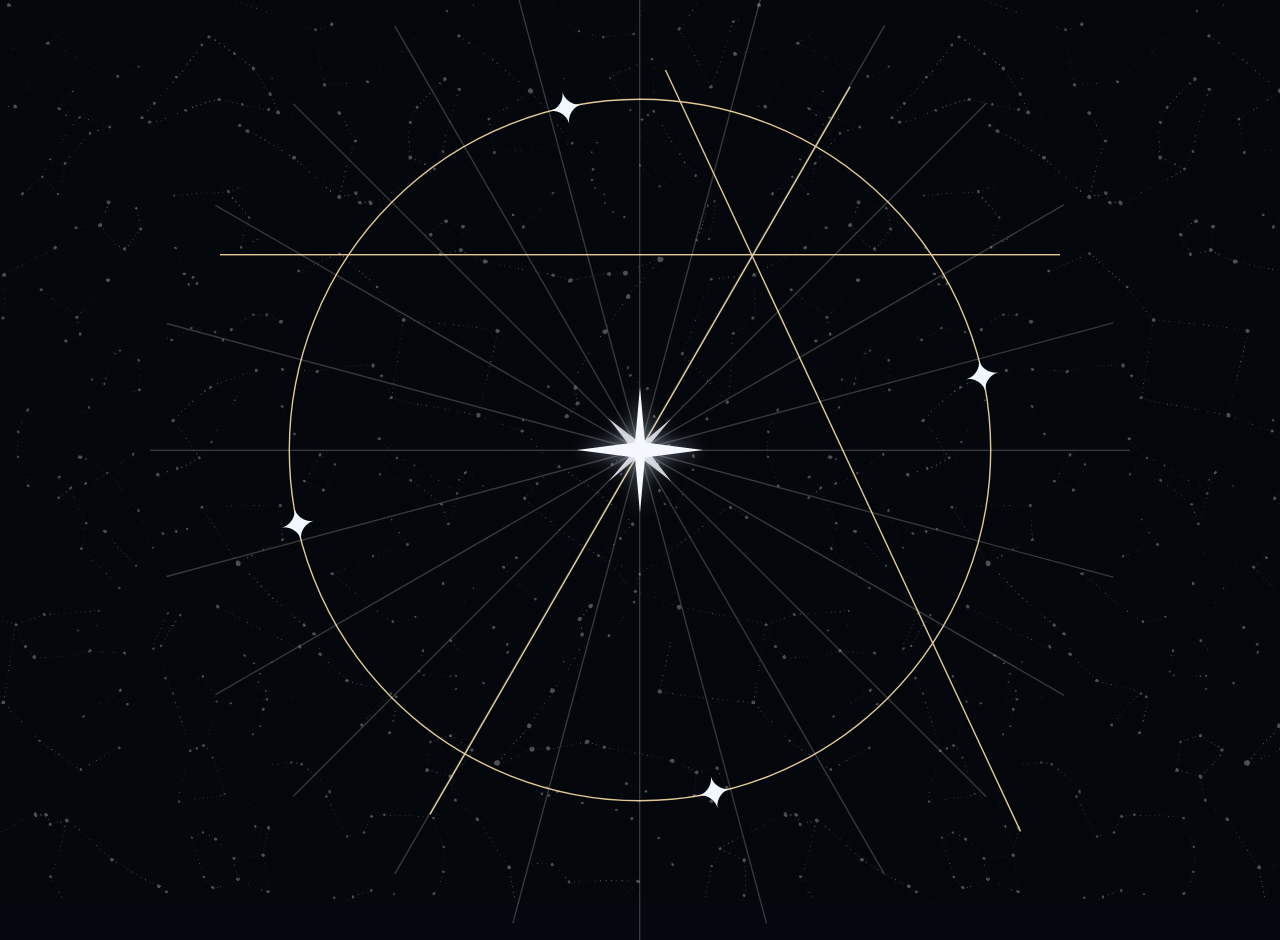
==== index.html @ cff6268d "42 books" ====
<!DOCTYPE html>
<html lang="en">
<head>
<meta charset="UTF-8">
<title>Novel Constellations</title>
<link rel="stylesheet" href="styles.css">
<link rel="icon" href="assets/favicon.jpeg">
<body>
    <div id="background-img-container">
        <div id="hero">
            <div id="circle">
                    <a href="library.html"><span class="star" style="--angle: 348deg;">✦</span></a>
                    <span class="star" style="--angle: 78deg;">✦</span>
                    <span class="star" style="--angle: 168deg;">✦</span>
                    <span class="star" style="--angle: 258deg;">✦</span>
                    <div class="line" id="line1"><p></p></div>
                    <div class="line" id="line2"><p></p></div>
                    <div class="line" id="line3"><p></p></div>
                    <div class="faint-line" style="--angle: 0deg;"></div>
                    <div class="faint-line" style="--angle: 30deg;"></div>
                    <div class="faint-line" style="--angle: 60deg;"></div>
                    <div class="faint-line" style="--angle: 90deg;"></div>
                    <div class="faint-line" style="--angle: 120deg;"></div>
                    <div class="faint-line" style="--angle: 150deg;"></div>
                    <div class="faint-line" style="--angle: 15deg;"></div>
                    <div class="faint-line" style="--angle: 45deg;"></div>
                    <div class="faint-line" style="--angle: 75deg;"></div>
                    <div class="faint-line" style="--angle: 105deg;"></div>
                    <div class="faint-line" style="--angle: 135deg;"></div>
                    <div class="faint-line" style="--angle: 165deg;"></div>
                    <div id="center-star"></div>
            </div>
        </div>
    </div>

</body>
---- styles.css ----
body{
    background-color: #04080e;
    margin:0;
    padding:0;
}

html::-webkit-scrollbar {
    display: none; /* Chrome, Safari, Edge */
}

#background-img-container{
    background-image:
        linear-gradient(
            rgba(4, 8, 14, 0.7),
            rgba(4, 8, 14, 0.7)
        ),
        url("assets/background-stars.jpg");
}

#hero{
    width:100%;
    height:100vh;
    justify-content: center;
    display: flex;
    align-items: center;    
}

#circle {
    width: 500px;
    height: 500px;
    border: 1px solid #e2c894;
    border-radius: 50%;
    position: relative;
    transform: scale(1.4);
}

.line {
    position: absolute;
    width: 600px;
    height: 1px;
    background-color: #e2c894;
    top:50%;
    left:-10%;
}

.line p{
    font-size: 20px;
    color: aliceblue;
}

#line1 {
    top:22%;
    transform: rotate(0deg);
}

#line2 {
    left:19%;
    transform: rotate(65deg);
}

#line3 {
    transform: rotate(120deg);
}

.star{
    cursor: default;
    position:absolute;
    left:50%;
    top:50%;
    color: aliceblue;
    font-size:25px;
    transform:
        translate(-50%, -50%)
        rotate(var(--angle))
        translateX(250px)
        scale(1.3);
}
.star:hover {
    transform:
        translate(-50%, -50%)
        rotate(var(--angle))
        translateX(250px)
        scale(1.5);

    text-shadow:
        0 0 8px #fff2d4,
        0 0 18px #e2c894,
        0 0 30px #e2c894;
}

.faint-line {
    position: absolute;
    width: 700px;
    height: 0.5px;
    background: white;
    opacity:0.2;

    top: 50%;
    left: 50%;

    transform:
        translate(-50%, -50%)
        rotate(var(--angle));
}



#center-star {
    position: absolute;
    top: 50%;
    left: 50%;
    width: 90px;
    height: 90px;

    transform: translate(-50%, -50%);
    z-index: 5;
    pointer-events: none;

    filter: drop-shadow(0 0 6px rgba(220, 235, 255, 0.6));
}

#center-star::before,
#center-star::after {
    content: "";
    position: absolute;
    inset: 0;
    background-color: #f5f8ff;

    clip-path: polygon(
        50% 0%,
        54% 44%,
        100% 50%,
        54% 56%,
        50% 100%,
        46% 56%,
        0% 50%,
        46% 44%
    );
}

#center-star::after {
    transform: rotate(45deg) scale(0.7);
    opacity: 0.8;
}
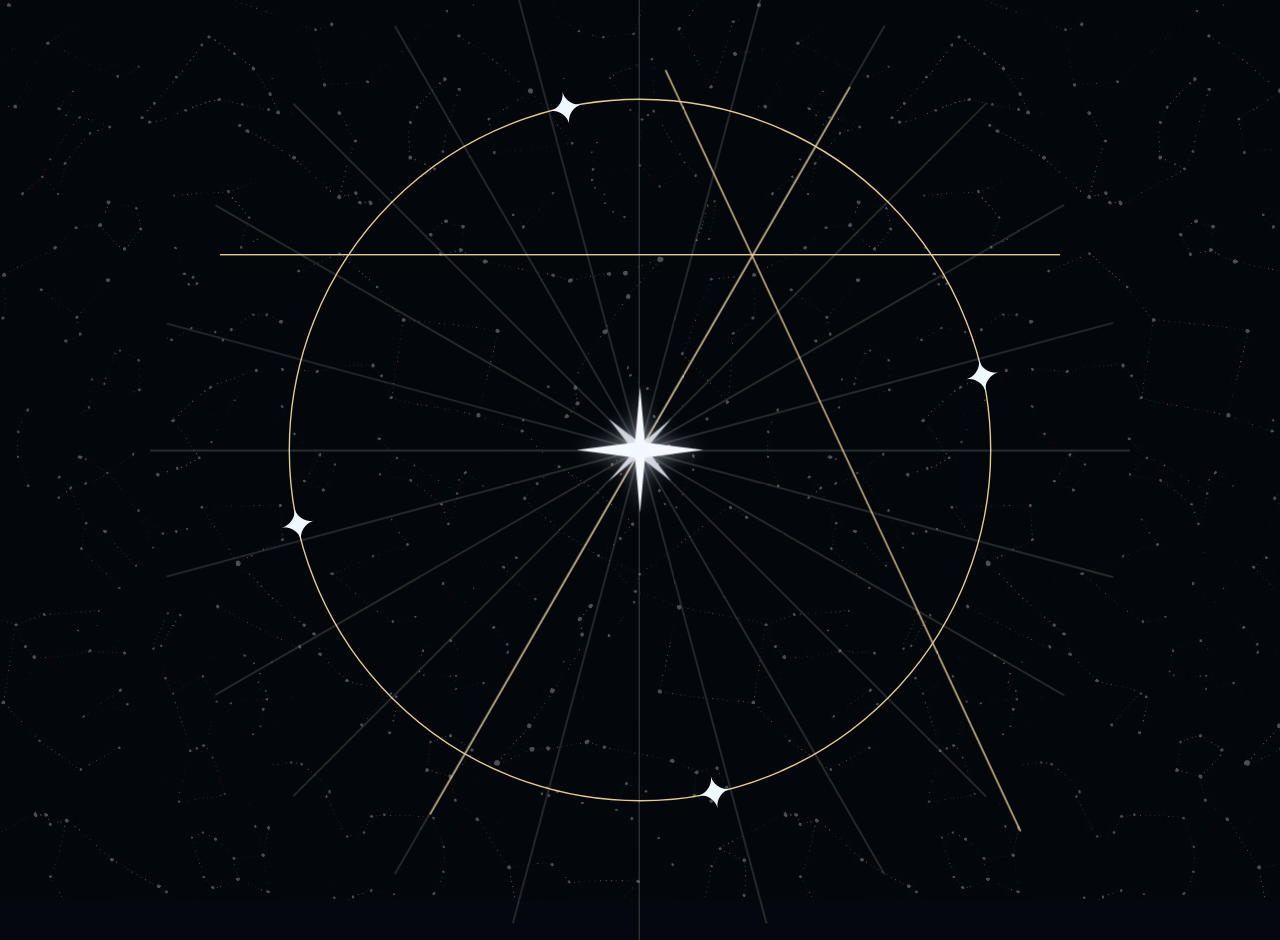
==== commit d2fe8acb: "star move" ====
--- a/index.html
+++ b/index.html
@@ -8,9 +8,10 @@
 <body>
     <div id="background-img-container">
         <div id="hero">
+            <!-- Center Visual -->
             <div id="circle">
-                    <a href="library.html"><span class="star" style="--angle: 348deg;">✦</span></a>
-                    <span class="star" style="--angle: 78deg;">✦</span>
+                    <a href="library.html" id="library-star"><span class="star" style="--angle: 348deg;">✦</span></a>
+                    <a href="timeline.html" id="timeline-star"><span class="star" style="--angle: 78deg;">✦</span></a>
                     <span class="star" style="--angle: 168deg;">✦</span>
                     <span class="star" style="--angle: 258deg;">✦</span>
                     <div class="line" id="line1"><p></p></div>
@@ -28,9 +29,21 @@
                     <div class="faint-line" style="--angle: 105deg;"></div>
                     <div class="faint-line" style="--angle: 135deg;"></div>
                     <div class="faint-line" style="--angle: 165deg;"></div>
-                    <div id="center-star"></div>
+                    <a href="#About"><div id="center-star"></div></a>
             </div>
         </div>
+        <a href="#">
+            <div id="About" class="about-overlay">
+                <div class="about-info">
+                    <h1>Novel Constellations</h1>
+                    <p>I am a firm believer that every book I have ever read, has sculpted
+                        who I am, some more than others. This site will hopefully grant you
+                        insight into who Hugo Merican is and understanding of how the books I
+                        have chosen to showcase have molded the clay that is me.
+                    </p>
+                </div>
+            </div>
+        </a>
     </div>
 
 </body>
--- a/styles.css
+++ b/styles.css
@@ -5,7 +5,7 @@
 }
 
 html::-webkit-scrollbar {
-    display: none; /* Chrome, Safari, Edge */
+    display: none;
 }
 
 #background-img-container{
@@ -15,6 +15,7 @@
             rgba(4, 8, 14, 0.7)
         ),
         url("assets/background-stars.jpg");
+    height:100%;
 }
 
 #hero{
@@ -23,6 +24,17 @@
     justify-content: center;
     display: flex;
     align-items: center;    
+    position: relative;
+}
+
+@keyframes rotateCircle {
+    from {
+        transform: scale(1.4) rotate(0deg);
+    }
+
+    to {
+        transform: scale(1.4) rotate(360deg);
+    }
 }
 
 #circle {
@@ -32,6 +44,8 @@
     border-radius: 50%;
     position: relative;
     transform: scale(1.4);
+
+    animation:rotateCircle 180s linear infinite;
 }
 
 .line {
@@ -113,9 +127,6 @@
     height: 90px;
 
     transform: translate(-50%, -50%);
-    z-index: 5;
-    pointer-events: none;
-
     filter: drop-shadow(0 0 6px rgba(220, 235, 255, 0.6));
 }
 
@@ -142,5 +153,24 @@
     transform: rotate(45deg) scale(0.7);
     opacity: 0.8;
 }
+.about-overlay {
+    position: absolute;
+    inset: 0;
+    background-color: rgba(0,0,0,0.1);
+    backdrop-filter: blur(3px);
+    visibility: hidden;
+    align-items: center;
+    display: flex;
+}
 
+.about-overlay:target {
+    visibility: visible;
+}
 
+.about-overlay h1{
+    color:#e2c894
+}
+
+.about-overlay p{
+    color:#f5f8ff;
+}
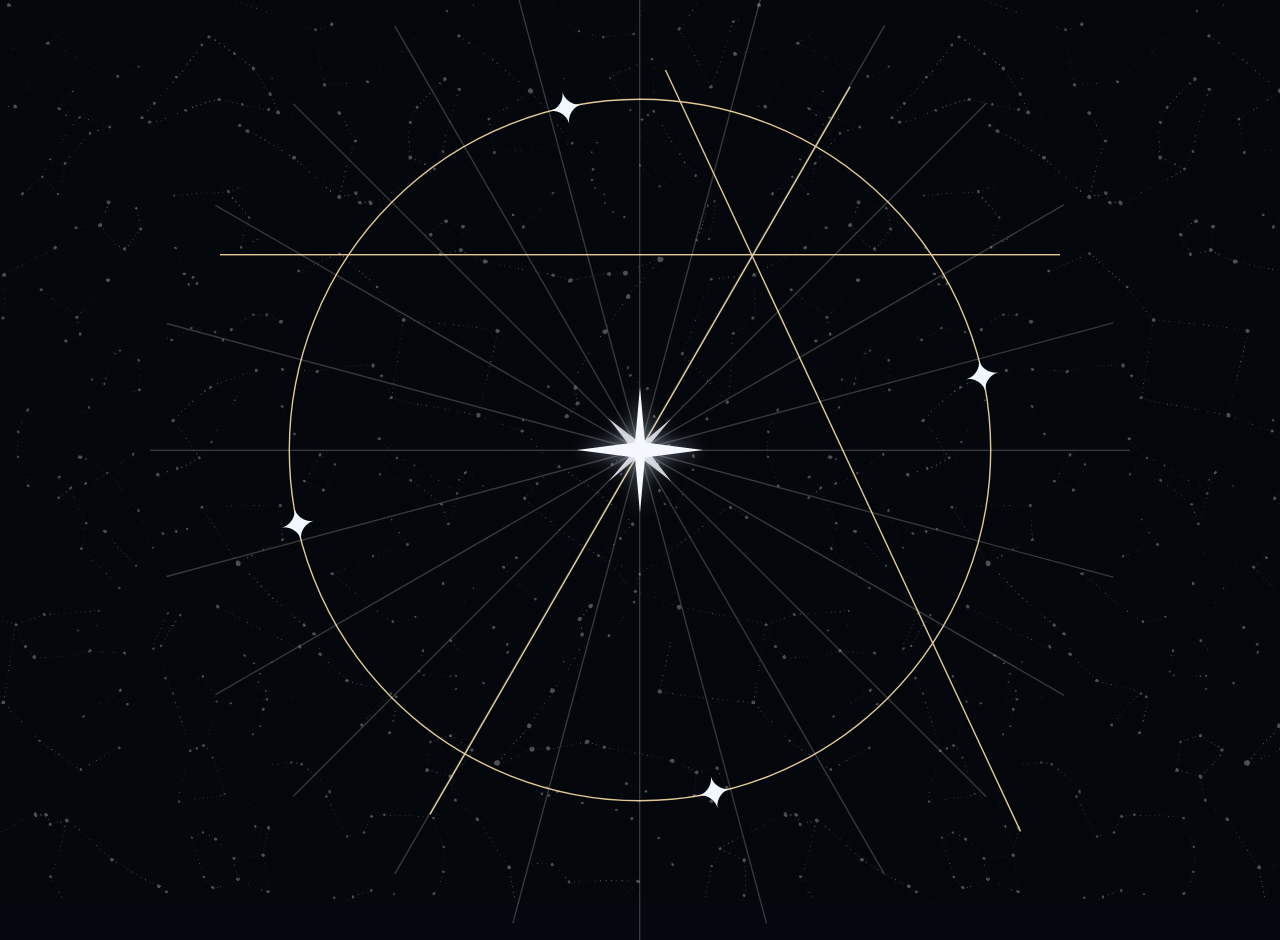
==== commit 09d4f610: "Readability" ====
--- a/index.html
+++ b/index.html
@@ -8,12 +8,18 @@
 <body>
     <div id="background-img-container">
         <div id="hero">
+            <div id="center-labels">
+                <span id="library-label">LIBRARY</span>
+                <span id="timeline-label">TIMELINE</span>
+                <span id="rationale-label">RATIONALE</span>
+                <span id="clusters-label">CLUSTERS</span>
+            </div>
             <!-- Center Visual -->
             <div id="circle">
                     <a href="library.html" id="library-star"><span class="star" style="--angle: 348deg;">✦</span></a>
                     <a href="timeline.html" id="timeline-star"><span class="star" style="--angle: 78deg;">✦</span></a>
-                    <span class="star" style="--angle: 168deg;">✦</span>
-                    <span class="star" style="--angle: 258deg;">✦</span>
+                    <a href="timeline.html" id="rationale-star"><span class="star" style="--angle: 168deg;">✦</span></a>
+                    <a href="timeline.html" id="clusters-star"><span class="star" style="--angle: 258deg;">✦</span></a>
                     <div class="line" id="line1"><p></p></div>
                     <div class="line" id="line2"><p></p></div>
                     <div class="line" id="line3"><p></p></div>
@@ -37,7 +43,7 @@
                 <div class="about-info">
                     <h1>Novel Constellations</h1>
                     <p>I am a firm believer that every book I have ever read, has sculpted
-                        who I am, some more than others. This site will hopefully grant you
+                        who I am, some more than others.<br> This site will hopefully grant you
                         insight into who Hugo Merican is and understanding of how the books I
                         have chosen to showcase have molded the clay that is me.
                     </p>
--- a/styles.css
+++ b/styles.css
@@ -31,7 +31,6 @@
     from {
         transform: scale(1.4) rotate(0deg);
     }
-
     to {
         transform: scale(1.4) rotate(360deg);
     }
@@ -44,7 +43,6 @@
     border-radius: 50%;
     position: relative;
     transform: scale(1.4);
-
     animation:rotateCircle 180s linear infinite;
 }
 
@@ -116,18 +114,15 @@
         translate(-50%, -50%)
         rotate(var(--angle));
 }
-
-
-
 #center-star {
     position: absolute;
     top: 50%;
     left: 50%;
     width: 90px;
     height: 90px;
-
     transform: translate(-50%, -50%);
     filter: drop-shadow(0 0 6px rgba(220, 235, 255, 0.6));
+    transition: opacity 0.4s ease;
 }
 
 #center-star::before,
@@ -149,6 +144,11 @@
     );
 }
 
+#center-star:hover{
+    filter:
+        drop-shadow(0 0 10px rgba(225, 235, 255, 1));
+}
+
 #center-star::after {
     transform: rotate(45deg) scale(0.7);
     opacity: 0.8;
@@ -161,6 +161,7 @@
     visibility: hidden;
     align-items: center;
     display: flex;
+    padding:10px;
 }
 
 .about-overlay:target {
@@ -173,4 +174,31 @@
 
 .about-overlay p{
     color:#f5f8ff;
+}
+
+#center-labels {
+    position: absolute;
+}
+
+#center-labels span {
+    transform: translate(-50%, -40%);
+    position: inherit;
+    color:#e2c894;
+    font-family: 'Courier New';
+    font-size: 36px;
+    opacity: 0;
+}
+
+#hero:has(#library-star:hover) #library-label,
+#hero:has(#timeline-star:hover) #timeline-label,
+#hero:has(#rationale-star:hover) #rationale-label,
+#hero:has(#clusters-star:hover) #clusters-label{
+    opacity: 1;
+}
+
+#hero:has(#library-star:hover) #center-star,
+#hero:has(#timeline-star:hover) #center-star,
+#hero:has(#rationale-star:hover) #center-star,
+#hero:has(#clusters-star:hover) #center-star {
+    opacity: 0;
 }
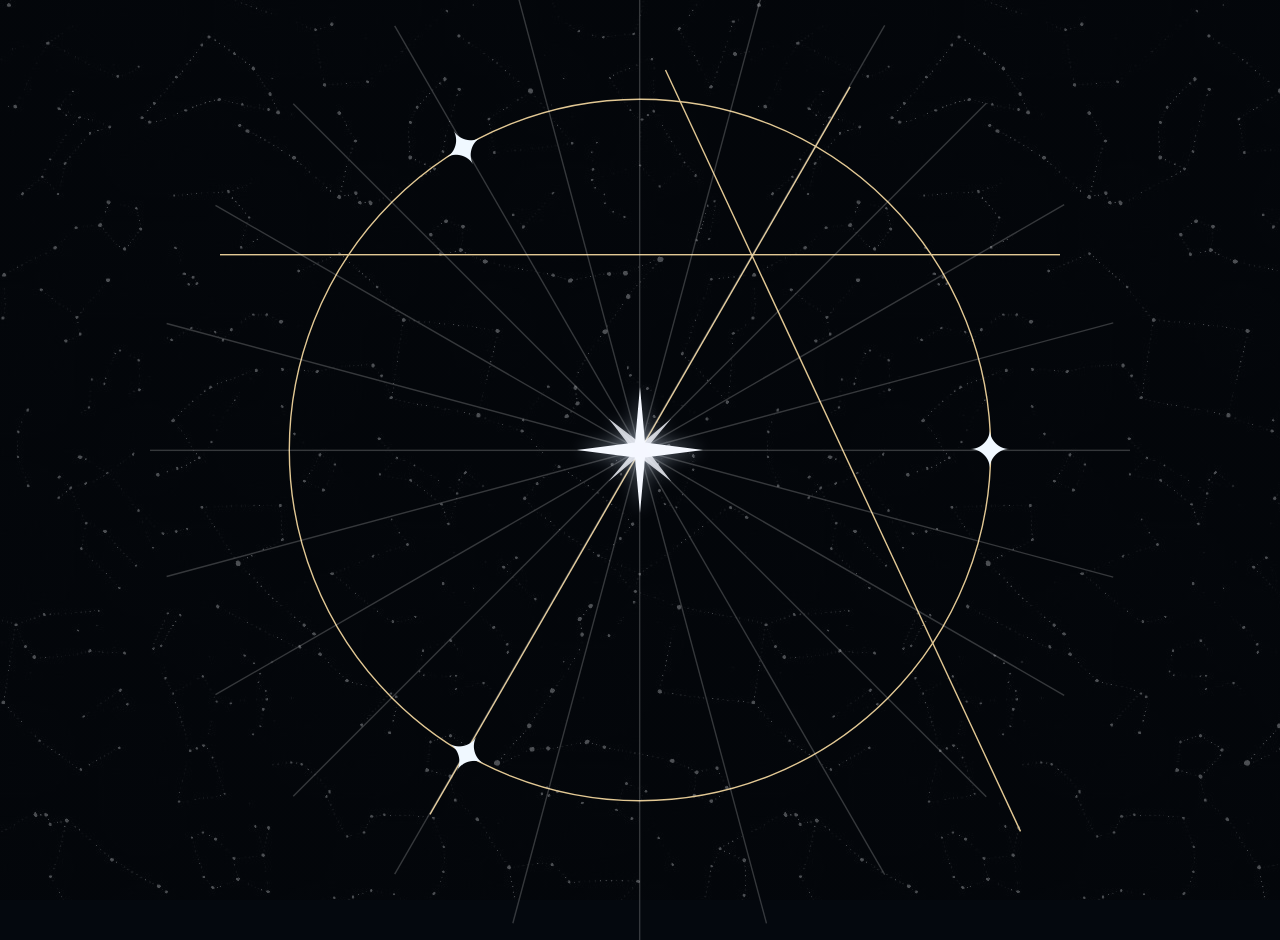
==== commit 43eabac4: "Large amount of work" ====
--- a/index.html
+++ b/index.html
@@ -16,10 +16,9 @@
             </div>
             <!-- Center Visual -->
             <div id="circle">
-                    <a href="library.html" id="library-star"><span class="star" style="--angle: 348deg;">✦</span></a>
-                    <a href="timeline.html" id="timeline-star"><span class="star" style="--angle: 78deg;">✦</span></a>
-                    <a href="timeline.html" id="rationale-star"><span class="star" style="--angle: 168deg;">✦</span></a>
-                    <a href="timeline.html" id="clusters-star"><span class="star" style="--angle: 258deg;">✦</span></a>
+                    <a href="library.html" id="library-star"><span class="star" style="--angle: 120deg;">✦</span></a>
+                    <a href="timeline.html" id="timeline-star"><span class="star" style="--angle: 240deg;">✦</span></a>
+                    <a href="rationale.html" id="rationale-star"><span class="star" style="--angle: 360deg;">✦</span></a>
                     <div class="line" id="line1"><p></p></div>
                     <div class="line" id="line2"><p></p></div>
                     <div class="line" id="line3"><p></p></div>
@@ -42,10 +41,9 @@
             <div id="About" class="about-overlay">
                 <div class="about-info">
                     <h1>Novel Constellations</h1>
-                    <p>I am a firm believer that every book I have ever read, has sculpted
-                        who I am, some more than others.<br> This site will hopefully grant you
-                        insight into who Hugo Merican is and understanding of how the books I
-                        have chosen to showcase have molded the clay that is me.
+                    <p> This site will hopefully grant you
+                        insight into who Hugo Merican <br> is and understanding of how the books I
+                        have chosen to showcase <br> have molded the clay that is me.
                     </p>
                 </div>
             </div>
--- a/styles.css
+++ b/styles.css
@@ -15,7 +15,6 @@
             rgba(4, 8, 14, 0.7)
         ),
         url("assets/background-stars.jpg");
-    height:100%;
 }
 
 #hero{
@@ -75,6 +74,7 @@
 }
 
 .star{
+    z-index: 100;
     cursor: default;
     position:absolute;
     left:50%;
@@ -85,7 +85,7 @@
         translate(-50%, -50%)
         rotate(var(--angle))
         translateX(250px)
-        scale(1.3);
+        scale(1.5);
 }
 .star:hover {
     transform:
@@ -162,6 +162,8 @@
     align-items: center;
     display: flex;
     padding:10px;
+    font-family: 'Courier New';
+    padding-left:200px;
 }
 
 .about-overlay:target {
@@ -169,11 +171,15 @@
 }
 
 .about-overlay h1{
-    color:#e2c894
+    transform: translateY(-200px);
+    color:#e2c894;
+    font-size: 35px;
 }
 
 .about-overlay p{
+    transform: translateY(-200px);
     color:#f5f8ff;
+    font-size: 20px;
 }
 
 #center-labels {
